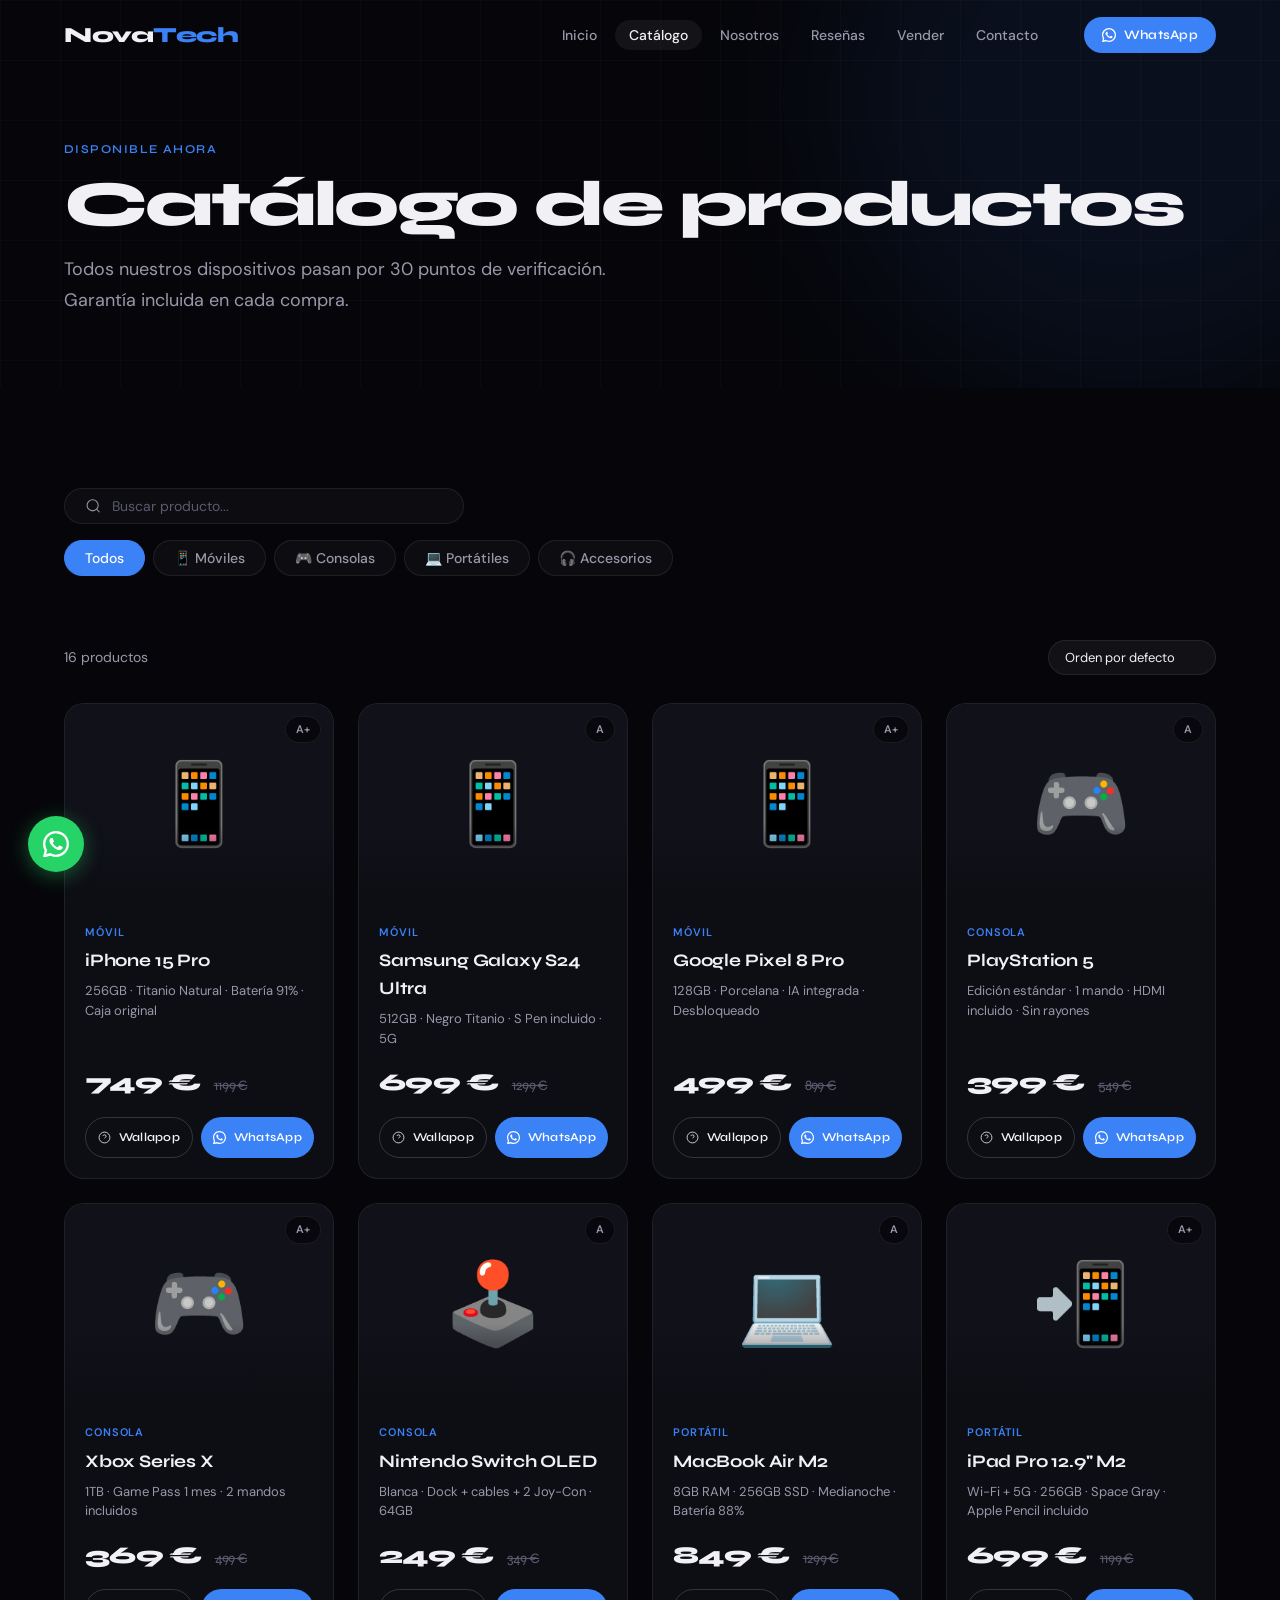
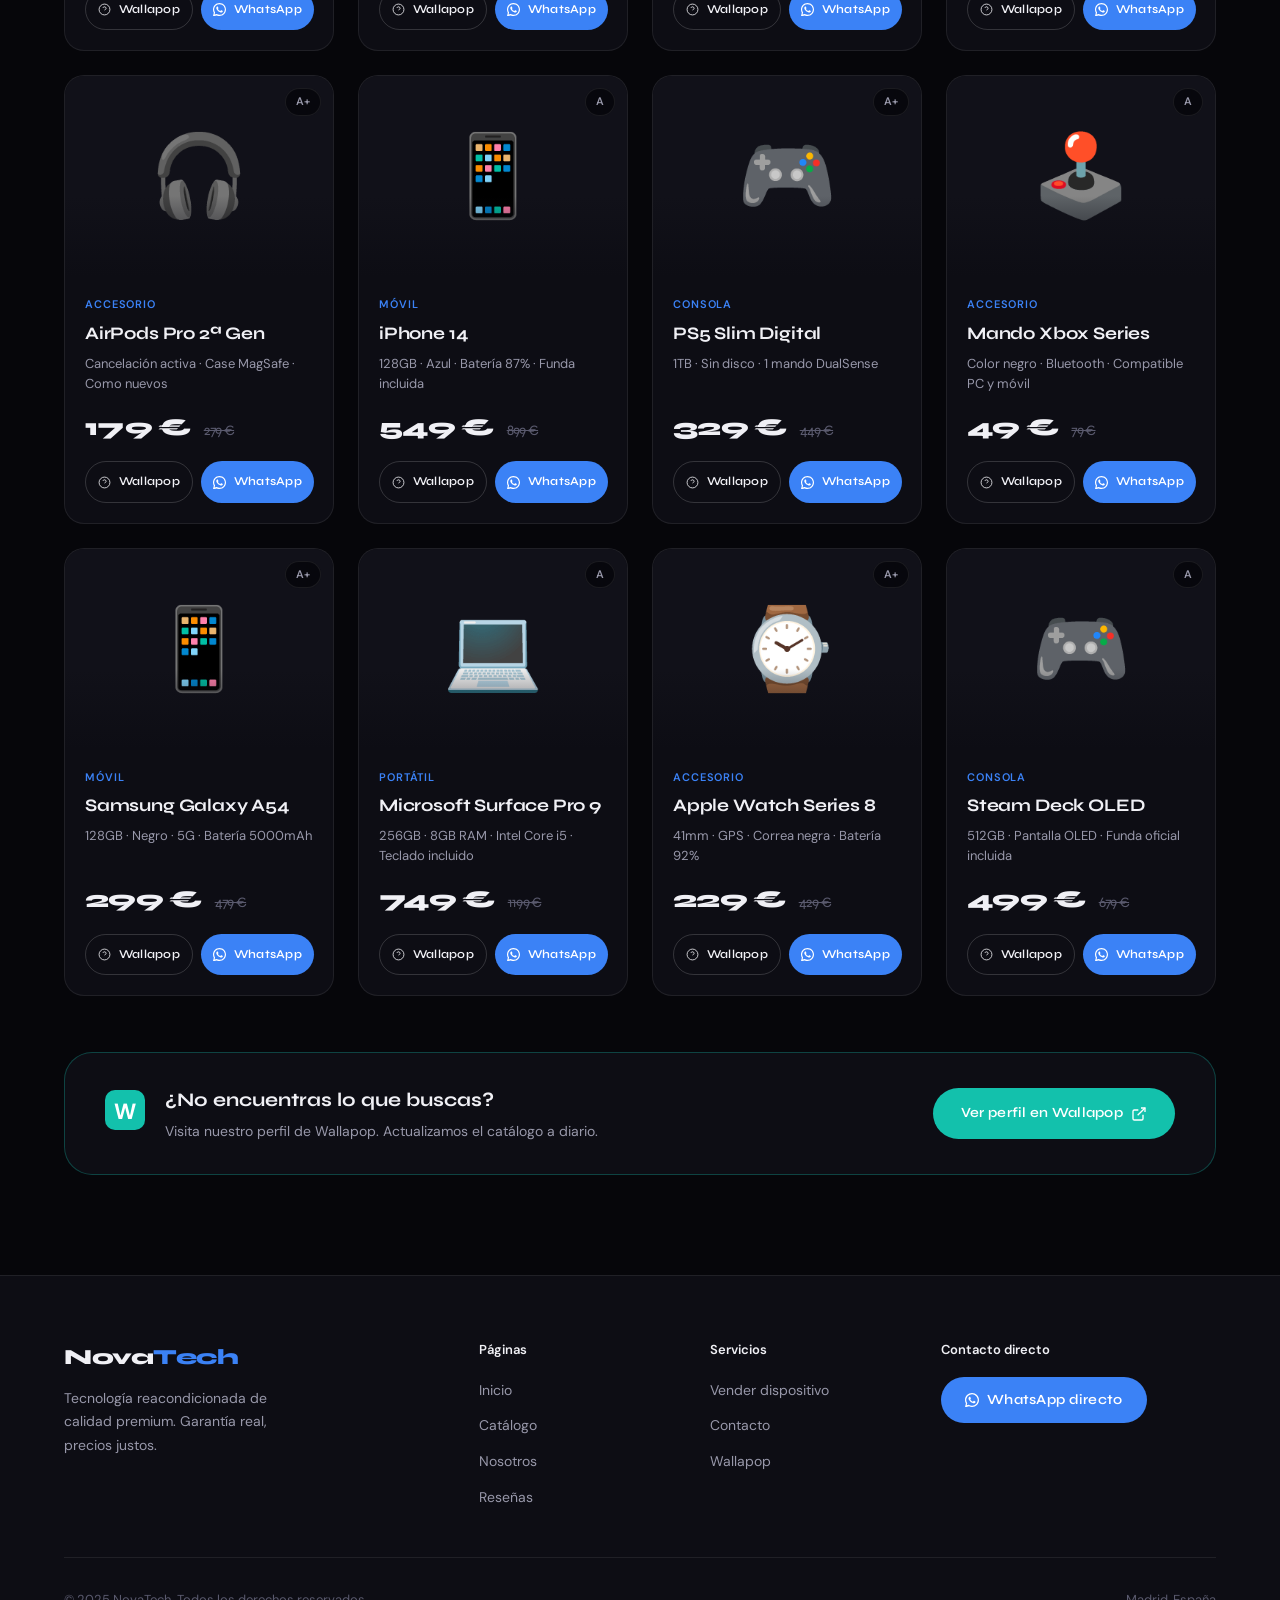
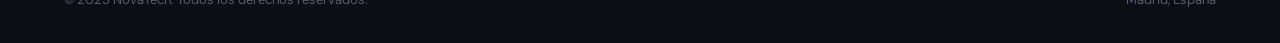
==== catalogo.html @ 0494d089 "RECambio Web" ====
<!DOCTYPE html>
<html lang="es">
<head>
  <meta charset="UTF-8" />
  <meta name="viewport" content="width=device-width, initial-scale=1.0" />
  <meta name="description" content="Catálogo de smartphones, consolas y electrónica reacondicionada — NovaTech" />
  <title>Catálogo — NovaTech</title>
  <link rel="preconnect" href="https://fonts.googleapis.com">
  <link rel="preconnect" href="https://fonts.gstatic.com" crossorigin>
  <link href="https://fonts.googleapis.com/css2?family=Syne:wght@400;500;600;700;800&family=DM+Sans:opsz,wght@9..40,300;9..40,400;9..40,500&display=swap" rel="stylesheet">
  <link rel="stylesheet" href="style.css" />
</head>
<body>

  <div id="nav-slot"></div>

  <main>

    <!-- PAGE HEADER -->
    <section class="page-hero">
      <div class="blob blob-1"></div>
      <div class="grid-overlay"></div>
      <div class="container page-hero-inner">
        <div class="section-label reveal">Disponible ahora</div>
        <h1 class="page-title reveal reveal-delay-1">Catálogo de productos</h1>
        <p class="page-sub reveal reveal-delay-2">
          Todos nuestros dispositivos pasan por 30 puntos de verificación. Garantía incluida en cada compra.
        </p>
      </div>
    </section>

    <!-- CATALOG -->
    <section class="section catalog-page">
      <div class="container">

        <!-- Search + filters -->
        <div class="catalog-toolbar reveal">
          <div class="search-box">
            <svg viewBox="0 0 24 24" fill="none" stroke="currentColor" stroke-width="1.5" width="18" height="18"><circle cx="11" cy="11" r="8"/><path d="m21 21-4.35-4.35"/></svg>
            <input type="text" id="searchInput" placeholder="Buscar producto..." />
          </div>
          <div class="catalog-filters">
            <button class="filter-btn active" data-filter="all">Todos</button>
            <button class="filter-btn" data-filter="movil">📱 Móviles</button>
            <button class="filter-btn" data-filter="consola">🎮 Consolas</button>
            <button class="filter-btn" data-filter="portatil">💻 Portátiles</button>
            <button class="filter-btn" data-filter="accesorio">🎧 Accesorios</button>
          </div>
        </div>

        <!-- Sort + count -->
        <div class="catalog-meta">
          <span id="productCount" class="product-count">Cargando...</span>
          <select id="sortSelect" class="sort-select">
            <option value="default">Orden por defecto</option>
            <option value="price-asc">Precio: menor a mayor</option>
            <option value="price-desc">Precio: mayor a menor</option>
            <option value="name">Nombre A–Z</option>
          </select>
        </div>

        <!-- Grid -->
        <div class="product-grid" id="productGrid"></div>

        <!-- Empty state -->
        <div class="empty-state" id="emptyState" style="display:none">
          <div style="font-size:3rem;margin-bottom:16px">🔍</div>
          <h3>Sin resultados</h3>
          <p>Prueba con otra búsqueda o categoría.</p>
        </div>

        <!-- Wallapop banner -->
        <div class="wallapop-banner reveal">
          <div class="wbanner-left">
            <div class="wbanner-logo">
              <svg viewBox="0 0 40 40" fill="none" width="40" height="40"><rect width="40" height="40" rx="10" fill="#13C1AC"/><text x="50%" y="58%" dominant-baseline="middle" text-anchor="middle" fill="white" font-size="22" font-weight="bold">W</text></svg>
            </div>
            <div>
              <h3>¿No encuentras lo que buscas?</h3>
              <p>Visita nuestro perfil de Wallapop. Actualizamos el catálogo a diario.</p>
            </div>
          </div>
          <a href="https://es.wallapop.com" target="_blank" class="btn btn-wallapop">
            Ver perfil en Wallapop
            <svg viewBox="0 0 24 24" fill="none" stroke="currentColor" stroke-width="2" width="16" height="16"><path d="M18 13v6a2 2 0 0 1-2 2H5a2 2 0 0 1-2-2V8a2 2 0 0 1 2-2h6"/><polyline points="15 3 21 3 21 9"/><line x1="10" y1="14" x2="21" y2="3"/></svg>
          </a>
        </div>

      </div>
    </section>
  </main>

  <div id="footer-slot"></div>

  <script src="shared.js"></script>
  <script src="data.js"></script>
  <script>
  document.addEventListener('DOMContentLoaded', () => {
    const grid        = document.getElementById('productGrid');
    const countEl     = document.getElementById('productCount');
    const emptyEl     = document.getElementById('emptyState');
    const searchInput = document.getElementById('searchInput');
    const sortSelect  = document.getElementById('sortSelect');
    const filterBtns  = document.querySelectorAll('.filter-btn');

    let activeFilter = 'all';
    let searchTerm   = '';
    let sortMode     = 'default';

    // Read URL param (from category links on homepage)
    const urlCat = new URLSearchParams(location.search).get('cat');
    if (urlCat) {
      activeFilter = urlCat;
      filterBtns.forEach(b => {
        b.classList.toggle('active', b.dataset.filter === urlCat);
      });
    }

    function getFiltered() {
      let list = PRODUCTS.slice();
      if (activeFilter !== 'all') list = list.filter(p => p.category === activeFilter);
      if (searchTerm) list = list.filter(p =>
        p.name.toLowerCase().includes(searchTerm) ||
        p.desc.toLowerCase().includes(searchTerm)
      );
      if (sortMode === 'price-asc')  list.sort((a,b) => a.price - b.price);
      if (sortMode === 'price-desc') list.sort((a,b) => b.price - a.price);
      if (sortMode === 'name')       list.sort((a,b) => a.name.localeCompare(b.name));
      return list;
    }

    function render() {
      const list = getFiltered();
      countEl.textContent = `${list.length} producto${list.length !== 1 ? 's' : ''}`;
      emptyEl.style.display = list.length ? 'none' : 'block';
      grid.innerHTML = list.map(productCard).join('');
      grid.querySelectorAll('.product-card').forEach((card, i) => {
        card.style.opacity = '0';
        card.style.transform = 'translateY(18px)';
        card.style.transition = `opacity 0.35s ${i * 0.05}s ease, transform 0.35s ${i * 0.05}s ease`;
        requestAnimationFrame(() => {
          card.style.opacity = '1';
          card.style.transform = 'translateY(0)';
        });
      });
    }

    filterBtns.forEach(btn => {
      btn.addEventListener('click', () => {
        filterBtns.forEach(b => b.classList.remove('active'));
        btn.classList.add('active');
        activeFilter = btn.dataset.filter;
        render();
      });
    });

    searchInput.addEventListener('input', () => {
      searchTerm = searchInput.value.toLowerCase().trim();
      render();
    });

    sortSelect.addEventListener('change', () => {
      sortMode = sortSelect.value;
      render();
    });

    render();
  });
  </script>
</body>
</html>
---- style.css ----
/* ================================================================
   NovaTech — Premium Tech Store
   CSS: Minimalist dark-premium with blue accents
   Font: Syne (display) + DM Sans (body)
================================================================ */

/* ---- CSS Variables ---- */
:root {
  --bg: #06060a;
  --bg-2: #0d0d14;
  --bg-3: #111119;
  --surface: rgba(255,255,255,0.03);
  --surface-hover: rgba(255,255,255,0.06);
  --border: rgba(255,255,255,0.08);
  --border-hover: rgba(255,255,255,0.16);

  --blue: #3b82f6;
  --blue-light: #60a5fa;
  --blue-dark: #1d4ed8;
  --blue-glow: rgba(59,130,246,0.25);

  --text: #f0f0f5;
  --text-2: #9898aa;
  --text-3: #5a5a6e;

  --font-display: 'Syne', sans-serif;
  --font-body: 'DM Sans', sans-serif;

  --radius: 12px;
  --radius-lg: 20px;
  --radius-xl: 28px;

  --transition: 0.3s cubic-bezier(0.4, 0, 0.2, 1);
  --transition-slow: 0.6s cubic-bezier(0.4, 0, 0.2, 1);
}

/* ---- Reset ---- */
*, *::before, *::after { box-sizing: border-box; margin: 0; padding: 0; }
html { scroll-behavior: smooth; font-size: 16px; }
body {
  font-family: var(--font-body);
  background: var(--bg);
  color: var(--text);
  line-height: 1.6;
  overflow-x: hidden;
  -webkit-font-smoothing: antialiased;
}
img { max-width: 100%; height: auto; display: block; }
a { text-decoration: none; color: inherit; }
ul { list-style: none; }
button { cursor: pointer; font-family: var(--font-body); border: none; }
input, textarea, select {
  font-family: var(--font-body);
  font-size: 15px;
  width: 100%;
  background: rgba(255,255,255,0.05);
  border: 1px solid var(--border);
  border-radius: var(--radius);
  padding: 12px 16px;
  color: var(--text);
  outline: none;
  transition: border-color var(--transition), box-shadow var(--transition);
  -webkit-appearance: none;
}
input::placeholder, textarea::placeholder { color: var(--text-3); }
input:focus, textarea:focus, select:focus {
  border-color: var(--blue);
  box-shadow: 0 0 0 3px var(--blue-glow);
}
select option { background: var(--bg-2); color: var(--text); }

/* ---- Container ---- */
.container { max-width: 1200px; margin: 0 auto; padding: 0 24px; }

/* ---- Glass ---- */
.glass {
  background: rgba(255,255,255,0.04);
  backdrop-filter: blur(20px);
  -webkit-backdrop-filter: blur(20px);
  border: 1px solid var(--border);
}

/* ================================================================
   BUTTONS
================================================================ */
.btn {
  display: inline-flex;
  align-items: center;
  gap: 8px;
  padding: 12px 24px;
  border-radius: 100px;
  font-family: var(--font-display);
  font-size: 14px;
  font-weight: 600;
  letter-spacing: 0.02em;
  transition: all var(--transition);
  white-space: nowrap;
  cursor: pointer;
  border: none;
}
.btn-sm { padding: 8px 18px; font-size: 13px; }
.btn-lg { padding: 15px 32px; font-size: 15px; }
.btn-full { width: 100%; justify-content: center; }

.btn-primary {
  background: var(--blue);
  color: #fff;
}
.btn-primary:hover {
  background: var(--blue-light);
  transform: translateY(-1px);
  box-shadow: 0 8px 24px var(--blue-glow);
}
.btn-primary:active { transform: translateY(0); }

.btn-outline {
  background: transparent;
  color: var(--text);
  border: 1px solid var(--border-hover);
}
.btn-outline:hover {
  border-color: var(--blue);
  color: var(--blue-light);
  background: var(--blue-glow);
}

.btn-wallapop {
  background: #13C1AC;
  color: #fff;
  padding: 14px 28px;
  border-radius: 100px;
  font-family: var(--font-display);
  font-size: 14px;
  font-weight: 600;
  display: inline-flex;
  align-items: center;
  gap: 8px;
  transition: all var(--transition);
}
.btn-wallapop:hover {
  background: #0da896;
  transform: translateY(-1px);
  box-shadow: 0 8px 24px rgba(19,193,172,0.3);
}

.btn-whatsapp {
  background: #25D366;
  color: #fff;
}
.btn-whatsapp:hover {
  background: #20c45c;
  transform: translateY(-1px);
  box-shadow: 0 8px 24px rgba(37,211,102,0.3);
}

/* ================================================================
   LOADER
================================================================ */
#loader {
  position: fixed;
  inset: 0;
  z-index: 9999;
  background: var(--bg);
  display: flex;
  flex-direction: column;
  align-items: center;
  justify-content: center;
  gap: 32px;
  transition: opacity 0.5s, visibility 0.5s;
}
#loader.hidden { opacity: 0; visibility: hidden; }

.loader-logo {
  font-family: var(--font-display);
  font-size: 2.5rem;
  font-weight: 800;
  letter-spacing: -0.02em;
  overflow: hidden;
}
.loader-n {
  color: var(--blue);
  display: inline-block;
  animation: loaderPop 0.4s ease both;
}
.loader-rest {
  display: inline-block;
  animation: loaderSlide 0.6s 0.2s ease both;
}
@keyframes loaderPop {
  from { transform: scale(0.5); opacity: 0; }
  to { transform: scale(1); opacity: 1; }
}
@keyframes loaderSlide {
  from { transform: translateX(-20px); opacity: 0; }
  to { transform: translateX(0); opacity: 1; }
}

.loader-bar {
  width: 200px;
  height: 2px;
  background: var(--border);
  border-radius: 10px;
  overflow: hidden;
}
.loader-fill {
  height: 100%;
  background: var(--blue);
  border-radius: 10px;
  animation: loaderFill 1.4s ease forwards;
}
@keyframes loaderFill {
  from { width: 0; }
  to { width: 100%; }
}

/* ================================================================
   NAVBAR
================================================================ */
#navbar {
  position: fixed;
  top: 0; left: 0; right: 0;
  z-index: 100;
  padding: 0;
  transition: all var(--transition);
}
#navbar.scrolled {
  background: rgba(6,6,10,0.85);
  backdrop-filter: blur(24px);
  -webkit-backdrop-filter: blur(24px);
  border-bottom: 1px solid var(--border);
  padding: 0;
}
.nav-inner {
  max-width: 1200px;
  margin: 0 auto;
  padding: 0 24px;
  height: 70px;
  display: flex;
  align-items: center;
  gap: 32px;
}
.nav-logo {
  font-family: var(--font-display);
  font-size: 1.35rem;
  font-weight: 800;
  letter-spacing: -0.02em;
  color: var(--text);
  flex-shrink: 0;
}
.nav-logo span { color: var(--blue); }

.nav-links {
  display: flex;
  align-items: center;
  gap: 4px;
  margin-left: auto;
}
.nav-link {
  font-size: 14px;
  font-weight: 500;
  color: var(--text-2);
  padding: 6px 14px;
  border-radius: 100px;
  transition: all var(--transition);
}
.nav-link:hover, .nav-link.active {
  color: var(--text);
  background: var(--surface-hover);
}

.nav-toggle {
  display: none;
  flex-direction: column;
  gap: 5px;
  padding: 8px;
  background: none;
  border: none;
  margin-left: 8px;
}
.nav-toggle span {
  display: block;
  width: 22px;
  height: 1.5px;
  background: var(--text);
  border-radius: 10px;
  transition: all var(--transition);
}
.nav-toggle.open span:nth-child(1) { transform: rotate(45deg) translate(4px, 4px); }
.nav-toggle.open span:nth-child(2) { opacity: 0; }
.nav-toggle.open span:nth-child(3) { transform: rotate(-45deg) translate(4px, -4px); }

/* Mobile menu */
.mobile-menu {
  position: fixed;
  top: 70px; left: 0; right: 0;
  z-index: 99;
  background: rgba(6,6,10,0.97);
  backdrop-filter: blur(24px);
  border-bottom: 1px solid var(--border);
  padding: 16px 24px 24px;
  transform: translateY(-20px);
  opacity: 0;
  pointer-events: none;
  transition: all var(--transition);
}
.mobile-menu.open {
  transform: translateY(0);
  opacity: 1;
  pointer-events: all;
}
.mobile-menu ul { display: flex; flex-direction: column; gap: 4px; }
.mobile-menu .nav-link {
  display: block;
  padding: 12px 16px;
  font-size: 16px;
  border-radius: var(--radius);
}

/* ================================================================
   SECTIONS — GENERAL
================================================================ */
.section { padding: 100px 0; position: relative; overflow: hidden; }
.section-label {
  font-family: var(--font-display);
  font-size: 12px;
  font-weight: 600;
  letter-spacing: 0.12em;
  text-transform: uppercase;
  color: var(--blue);
  margin-bottom: 12px;
}
.section-title {
  font-family: var(--font-display);
  font-size: clamp(2rem, 4vw, 3rem);
  font-weight: 800;
  letter-spacing: -0.03em;
  line-height: 1.1;
  color: var(--text);
  margin-bottom: 16px;
}
.section-title em { font-style: normal; color: var(--blue); }
.section-sub {
  font-size: 17px;
  color: var(--text-2);
  max-width: 560px;
  margin-bottom: 48px;
}

/* ---- Reveal animations ---- */
.reveal {
  opacity: 0;
  transform: translateY(30px);
  transition: opacity 0.7s ease, transform 0.7s ease;
}
.reveal.visible { opacity: 1; transform: translateY(0); }
.reveal-delay-1 { transition-delay: 0.1s; }
.reveal-delay-2 { transition-delay: 0.2s; }
.reveal-delay-3 { transition-delay: 0.3s; }
.reveal-delay-4 { transition-delay: 0.4s; }

/* ================================================================
   DECORATIVE BLOBS
================================================================ */
.blob {
  position: absolute;
  border-radius: 50%;
  filter: blur(80px);
  pointer-events: none;
  z-index: 0;
}
.blob-1 { width: 600px; height: 600px; background: rgba(59,130,246,0.08); top: -200px; right: -150px; }
.blob-2 { width: 400px; height: 400px; background: rgba(99,102,241,0.06); bottom: 0; left: -100px; }
.blob-3 { width: 500px; height: 500px; background: rgba(59,130,246,0.07); top: 50%; right: -200px; transform: translateY(-50%); }
.blob-4 { width: 450px; height: 450px; background: rgba(99,102,241,0.07); bottom: -100px; left: -100px; }

.grid-overlay {
  position: absolute;
  inset: 0;
  background-image:
    linear-gradient(rgba(255,255,255,0.02) 1px, transparent 1px),
    linear-gradient(90deg, rgba(255,255,255,0.02) 1px, transparent 1px);
  background-size: 60px 60px;
  pointer-events: none;
}

/* ================================================================
   HERO
================================================================ */
.hero {
  min-height: 100vh;
  display: flex;
  align-items: center;
  padding: 120px 0 80px;
}
.hero-inner {
  display: grid;
  grid-template-columns: 1fr 1fr;
  gap: 60px;
  align-items: center;
  position: relative;
  z-index: 1;
}
.hero-badge {
  display: inline-flex;
  align-items: center;
  gap: 8px;
  padding: 6px 14px;
  border-radius: 100px;
  border: 1px solid var(--border);
  font-size: 13px;
  color: var(--text-2);
  margin-bottom: 28px;
}
.badge-dot {
  width: 8px; height: 8px;
  background: var(--blue);
  border-radius: 50%;
  box-shadow: 0 0 8px var(--blue);
  animation: pulse 2s infinite;
}
@keyframes pulse {
  0%, 100% { box-shadow: 0 0 8px var(--blue); }
  50% { box-shadow: 0 0 16px var(--blue), 0 0 32px var(--blue-glow); }
}

.hero-title {
  font-family: var(--font-display);
  font-size: clamp(3rem, 5.5vw, 5rem);
  font-weight: 800;
  letter-spacing: -0.04em;
  line-height: 1.0;
  margin-bottom: 24px;
  color: var(--text);
}
.hero-title em {
  font-style: normal;
  background: linear-gradient(135deg, var(--blue) 0%, #818cf8 100%);
  -webkit-background-clip: text;
  -webkit-text-fill-color: transparent;
  background-clip: text;
}
.hero-sub {
  font-size: 18px;
  color: var(--text-2);
  line-height: 1.7;
  margin-bottom: 36px;
  max-width: 440px;
}
.hero-ctas {
  display: flex;
  gap: 12px;
  flex-wrap: wrap;
  margin-bottom: 48px;
}
.hero-stats {
  display: flex;
  align-items: center;
  gap: 24px;
}
.stat { display: flex; flex-direction: column; }
.stat-n {
  font-family: var(--font-display);
  font-size: 1.4rem;
  font-weight: 800;
  color: var(--text);
  letter-spacing: -0.02em;
}
.stat-l { font-size: 13px; color: var(--text-3); }
.stat-divider { width: 1px; height: 32px; background: var(--border); }

/* Hero scroll indicator */
.hero-scroll {
  position: absolute;
  bottom: 32px;
  left: 50%;
  transform: translateX(-50%);
  display: flex;
  flex-direction: column;
  align-items: center;
  gap: 8px;
  color: var(--text-3);
  font-size: 11px;
  letter-spacing: 0.1em;
  text-transform: uppercase;
  z-index: 1;
}
.scroll-line {
  width: 1px;
  height: 40px;
  background: linear-gradient(to bottom, var(--blue), transparent);
  animation: scrollLine 2s ease-in-out infinite;
}
@keyframes scrollLine {
  0%, 100% { opacity: 0.3; transform: scaleY(1); }
  50% { opacity: 1; transform: scaleY(1.2); }
}

/* ---- Phone Mockup ---- */
.hero-visual { display: flex; justify-content: center; align-items: center; }
.phone-mockup {
  position: relative;
  width: 280px;
  animation: float 6s ease-in-out infinite;
}
@keyframes float {
  0%, 100% { transform: translateY(0); }
  50% { transform: translateY(-16px); }
}
.phone-glow {
  position: absolute;
  width: 200px; height: 200px;
  background: var(--blue-glow);
  border-radius: 50%;
  filter: blur(60px);
  top: 50%; left: 50%;
  transform: translate(-50%, -50%);
  pointer-events: none;
}
.phone-frame {
  width: 240px;
  height: 490px;
  background: linear-gradient(135deg, #1a1a2e 0%, #16213e 100%);
  border-radius: 40px;
  border: 1px solid rgba(255,255,255,0.12);
  position: relative;
  overflow: hidden;
  box-shadow: 0 40px 80px rgba(0,0,0,0.6), 0 0 0 0.5px rgba(255,255,255,0.1) inset;
  margin: 0 auto;
}
.phone-screen {
  position: absolute;
  inset: 8px;
  border-radius: 34px;
  background: linear-gradient(160deg, #0a0a1a 0%, #0f172a 100%);
  overflow: hidden;
}
.phone-screen-content {
  padding: 50px 20px 20px;
  display: flex;
  flex-direction: column;
  align-items: center;
  gap: 10px;
}
.ps-bar {
  width: 40px; height: 4px;
  background: rgba(255,255,255,0.2);
  border-radius: 10px;
  margin-bottom: 16px;
}
.ps-title {
  font-family: var(--font-display);
  font-size: 1.2rem;
  font-weight: 700;
  color: #fff;
  letter-spacing: -0.02em;
}
.ps-price {
  font-family: var(--font-display);
  font-size: 2rem;
  font-weight: 800;
  color: var(--blue);
  letter-spacing: -0.04em;
}
.ps-badge {
  background: rgba(59,130,246,0.15);
  border: 1px solid rgba(59,130,246,0.3);
  color: var(--blue-light);
  font-size: 11px;
  padding: 4px 10px;
  border-radius: 100px;
  letter-spacing: 0.04em;
}
.ps-img { font-size: 5rem; margin-top: 12px; }
.phone-island {
  position: absolute;
  top: 14px; left: 50%; transform: translateX(-50%);
  width: 90px; height: 28px;
  background: #000;
  border-radius: 100px;
  z-index: 10;
}
.phone-btn {
  position: absolute;
  width: 3px;
  background: rgba(255,255,255,0.1);
  border-radius: 10px;
}
.phone-btn-r { right: -3px; top: 100px; height: 70px; }
.phone-btn-l1 { left: -3px; top: 90px; height: 45px; }
.phone-btn-l2 { left: -3px; top: 148px; height: 45px; }

/* Floating cards */
.floating-card {
  position: absolute;
  display: flex;
  align-items: center;
  gap: 8px;
  padding: 10px 14px;
  border-radius: var(--radius);
  font-size: 12px;
  font-weight: 500;
  color: var(--text);
  white-space: nowrap;
  animation: floatCard 4s ease-in-out infinite;
}
.card-1 { top: 60px; right: -40px; animation-delay: -1s; }
.card-2 { bottom: 100px; left: -50px; animation-delay: -2.5s; }
@keyframes floatCard {
  0%, 100% { transform: translateY(0); }
  50% { transform: translateY(-8px); }
}

/* ================================================================
   CATEGORIES
================================================================ */
.categories { background: var(--bg-2); }
.cat-grid {
  display: grid;
  grid-template-columns: repeat(4, 1fr);
  gap: 20px;
  margin-top: 48px;
}
.cat-card {
  background: var(--surface);
  border: 1px solid var(--border);
  border-radius: var(--radius-lg);
  padding: 28px 24px;
  transition: all var(--transition);
  cursor: default;
}
.cat-card:hover {
  border-color: var(--blue);
  background: var(--surface-hover);
  transform: translateY(-4px);
  box-shadow: 0 16px 48px rgba(0,0,0,0.3), 0 0 0 1px var(--blue-glow);
}
.cat-icon { font-size: 2.5rem; margin-bottom: 16px; }
.cat-card h3 {
  font-family: var(--font-display);
  font-size: 1.1rem;
  font-weight: 700;
  margin-bottom: 8px;
}
.cat-card p { font-size: 14px; color: var(--text-2); line-height: 1.6; margin-bottom: 16px; }
.cat-link {
  font-size: 13px;
  font-weight: 600;
  color: var(--blue);
  transition: color var(--transition);
}
.cat-link:hover { color: var(--blue-light); }

/* ================================================================
   CATALOG
================================================================ */
.catalog { background: var(--bg); }
.catalog-filters {
  display: flex;
  gap: 8px;
  flex-wrap: wrap;
  margin-bottom: 40px;
}
.filter-btn {
  padding: 8px 20px;
  border-radius: 100px;
  font-size: 14px;
  font-weight: 500;
  background: var(--surface);
  border: 1px solid var(--border);
  color: var(--text-2);
  transition: all var(--transition);
}
.filter-btn:hover, .filter-btn.active {
  background: var(--blue);
  border-color: var(--blue);
  color: #fff;
}

/* Product grid */
.product-grid {
  display: grid;
  grid-template-columns: repeat(auto-fill, minmax(260px, 1fr));
  gap: 24px;
  margin-bottom: 56px;
}
.product-card {
  background: var(--bg-2);
  border: 1px solid var(--border);
  border-radius: var(--radius-lg);
  overflow: hidden;
  transition: all var(--transition);
  display: flex;
  flex-direction: column;
}
.product-card:hover {
  border-color: rgba(59,130,246,0.4);
  transform: translateY(-6px);
  box-shadow: 0 24px 60px rgba(0,0,0,0.4);
}
.product-img {
  height: 200px;
  background: var(--bg-3);
  display: flex;
  align-items: center;
  justify-content: center;
  font-size: 5rem;
  position: relative;
  overflow: hidden;
}
.product-img::after {
  content: '';
  position: absolute;
  inset: 0;
  background: linear-gradient(to bottom, transparent 60%, var(--bg-2));
}
.product-condition {
  position: absolute;
  top: 12px; right: 12px;
  background: rgba(6,6,10,0.8);
  border: 1px solid var(--border);
  border-radius: 100px;
  padding: 4px 10px;
  font-size: 11px;
  font-weight: 600;
  color: var(--text-2);
  z-index: 1;
  backdrop-filter: blur(8px);
}
.product-body {
  padding: 20px;
  flex: 1;
  display: flex;
  flex-direction: column;
}
.product-cat {
  font-size: 11px;
  color: var(--blue);
  font-weight: 600;
  letter-spacing: 0.08em;
  text-transform: uppercase;
  margin-bottom: 6px;
}
.product-name {
  font-family: var(--font-display);
  font-size: 1.1rem;
  font-weight: 700;
  margin-bottom: 6px;
  letter-spacing: -0.01em;
}
.product-desc { font-size: 13px; color: var(--text-2); margin-bottom: 16px; flex: 1; line-height: 1.5; }
.product-price {
  font-family: var(--font-display);
  font-size: 1.5rem;
  font-weight: 800;
  color: var(--text);
  letter-spacing: -0.03em;
  margin-bottom: 14px;
}
.product-price del {
  font-size: 0.9rem;
  color: var(--text-3);
  font-weight: 400;
  margin-left: 6px;
  text-decoration: line-through;
}
.product-actions {
  display: flex;
  gap: 8px;
}
.product-actions .btn {
  flex: 1;
  justify-content: center;
  padding: 10px 12px;
  font-size: 12px;
}

/* Wallapop banner */
.wallapop-banner {
  background: var(--bg-2);
  border: 1px solid rgba(19,193,172,0.3);
  border-radius: var(--radius-xl);
  padding: 32px 40px;
  display: flex;
  align-items: center;
  justify-content: space-between;
  gap: 24px;
  flex-wrap: wrap;
}
.wbanner-left {
  display: flex;
  align-items: center;
  gap: 20px;
}
.wbanner-left h3 {
  font-family: var(--font-display);
  font-size: 1.2rem;
  font-weight: 700;
  margin-bottom: 4px;
}
.wbanner-left p { font-size: 14px; color: var(--text-2); }

/* ================================================================
   ABOUT
================================================================ */
.about { background: var(--bg-2); }
.about-grid {
  display: grid;
  grid-template-columns: 1fr 1fr;
  gap: 80px;
  align-items: center;
}
.about-text p {
  color: var(--text-2);
  font-size: 16px;
  line-height: 1.8;
  margin-bottom: 16px;
}
.about-values {
  display: grid;
  grid-template-columns: 1fr 1fr;
  gap: 16px;
  margin-top: 32px;
}
.value-item {
  display: flex;
  align-items: flex-start;
  gap: 12px;
}
.value-icon { font-size: 1.3rem; margin-top: 2px; flex-shrink: 0; }
.value-item strong {
  display: block;
  font-weight: 600;
  font-size: 14px;
  margin-bottom: 2px;
}
.value-item span { font-size: 13px; color: var(--text-2); }

/* About card */
.about-card {
  border-radius: var(--radius-xl);
  padding: 32px;
}
.about-stat-row {
  display: flex;
  gap: 24px;
  margin-bottom: 28px;
  padding-bottom: 28px;
  border-bottom: 1px solid var(--border);
}
.about-stat { flex: 1; }
.as-n {
  display: block;
  font-family: var(--font-display);
  font-size: 2.5rem;
  font-weight: 800;
  letter-spacing: -0.04em;
  color: var(--blue);
}
.as-l { font-size: 13px; color: var(--text-2); }
.about-brands {
  display: flex;
  flex-wrap: wrap;
  gap: 8px;
  margin-bottom: 28px;
  padding-bottom: 28px;
  border-bottom: 1px solid var(--border);
}
.brand-chip {
  padding: 6px 14px;
  background: var(--surface);
  border: 1px solid var(--border);
  border-radius: 100px;
  font-size: 13px;
  font-weight: 500;
  color: var(--text-2);
}
.about-trust {
  display: flex;
  align-items: center;
  gap: 16px;
}
.about-trust strong { display: block; font-size: 14px; font-weight: 600; margin-bottom: 2px; }
.about-trust span { font-size: 12px; color: var(--text-2); }

/* ================================================================
   REVIEWS
================================================================ */
.reviews { background: var(--bg); }
.stars-summary {
  display: flex;
  align-items: center;
  gap: 20px;
  margin-bottom: 48px;
}
.rating-big {
  font-family: var(--font-display);
  font-size: 4rem;
  font-weight: 800;
  letter-spacing: -0.04em;
  color: var(--text);
  line-height: 1;
}
.stars { font-size: 1.4rem; color: #f59e0b; margin-bottom: 4px; }
.rating-count { font-size: 14px; color: var(--text-2); }

.reviews-grid {
  display: grid;
  grid-template-columns: repeat(auto-fill, minmax(300px, 1fr));
  gap: 20px;
}
.review-card {
  background: var(--bg-2);
  border: 1px solid var(--border);
  border-radius: var(--radius-lg);
  padding: 24px;
  transition: all var(--transition);
}
.review-card:hover {
  border-color: var(--border-hover);
  transform: translateY(-3px);
}
.review-stars { color: #f59e0b; font-size: 1rem; margin-bottom: 12px; }
.review-text {
  font-size: 14px;
  color: var(--text-2);
  line-height: 1.7;
  margin-bottom: 16px;
}
.review-author {
  display: flex;
  align-items: center;
  gap: 12px;
}
.review-avatar {
  width: 36px; height: 36px;
  border-radius: 50%;
  display: flex;
  align-items: center;
  justify-content: center;
  font-family: var(--font-display);
  font-size: 14px;
  font-weight: 700;
  color: #fff;
  flex-shrink: 0;
}
.review-name { font-size: 14px; font-weight: 600; }
.review-date { font-size: 12px; color: var(--text-3); }

/* ================================================================
   SELL / TASACIÓN
================================================================ */
.sell { background: var(--bg-2); }
.sell-grid {
  display: grid;
  grid-template-columns: 1fr 1.6fr;
  gap: 60px;
  align-items: start;
}
.sell-steps { display: flex; flex-direction: column; gap: 28px; }
.sell-step {
  display: flex;
  align-items: flex-start;
  gap: 20px;
}
.step-num {
  font-family: var(--font-display);
  font-size: 1.8rem;
  font-weight: 800;
  color: var(--blue);
  letter-spacing: -0.04em;
  line-height: 1;
  flex-shrink: 0;
  min-width: 48px;
}
.sell-step strong { display: block; font-size: 15px; font-weight: 600; margin-bottom: 4px; }
.sell-step span { font-size: 13px; color: var(--text-2); }

/* Sell form */
.sell-form {
  border-radius: var(--radius-xl);
  padding: 36px;
}
.form-group { margin-bottom: 18px; }
.form-group label { display: block; font-size: 13px; font-weight: 500; color: var(--text-2); margin-bottom: 8px; }
.form-row { display: grid; grid-template-columns: 1fr 1fr; gap: 16px; }

/* File drop */
.file-drop {
  border: 1.5px dashed var(--border-hover);
  border-radius: var(--radius);
  padding: 24px;
  display: flex;
  flex-direction: column;
  align-items: center;
  gap: 8px;
  text-align: center;
  cursor: pointer;
  transition: all var(--transition);
  color: var(--text-3);
  font-size: 13px;
}
.file-drop:hover { border-color: var(--blue); color: var(--text-2); background: var(--blue-glow); }
.file-link { color: var(--blue); cursor: pointer; text-decoration: underline; }
.file-preview { display: flex; flex-wrap: wrap; gap: 8px; margin-top: 12px; }
.file-thumb {
  width: 64px; height: 64px;
  border-radius: 8px;
  object-fit: cover;
  border: 1px solid var(--border);
}

/* Form success */
.form-success {
  text-align: center;
  padding: 12px;
  font-size: 14px;
  color: #4ade80;
  background: rgba(74,222,128,0.1);
  border: 1px solid rgba(74,222,128,0.3);
  border-radius: var(--radius);
  margin-top: 12px;
}

/* ================================================================
   CONTACT
================================================================ */
.contact { background: var(--bg); }
.contact-grid {
  display: grid;
  grid-template-columns: 1fr 1.4fr;
  gap: 60px;
  align-items: start;
}
.contact-method { margin-bottom: 12px; }
.contact-card {
  display: flex;
  align-items: center;
  gap: 16px;
  padding: 18px 20px;
  border-radius: var(--radius-lg);
  transition: all var(--transition);
}
.contact-card:not(.no-link):hover {
  border-color: var(--border-hover);
  transform: translateX(4px);
}
.whatsapp-card { border-color: rgba(37,211,102,0.3); }
.whatsapp-card:hover { border-color: rgba(37,211,102,0.6) !important; }
.cc-icon {
  width: 48px; height: 48px;
  background: var(--surface);
  border-radius: var(--radius);
  display: flex; align-items: center; justify-content: center;
  flex-shrink: 0;
  color: var(--blue);
}
.whatsapp-card .cc-icon { color: #25D366; }
.contact-card strong { display: block; font-size: 14px; font-weight: 600; margin-bottom: 2px; }
.contact-card span { display: block; font-size: 13px; color: var(--text-2); }
.contact-card em { display: block; font-size: 11px; font-style: normal; color: var(--blue); margin-top: 2px; }

.social-links {
  display: flex;
  gap: 10px;
  margin-top: 24px;
}
.social-btn {
  width: 44px; height: 44px;
  background: var(--surface);
  border: 1px solid var(--border);
  border-radius: var(--radius);
  display: flex; align-items: center; justify-content: center;
  color: var(--text-2);
  transition: all var(--transition);
}
.social-btn:hover {
  border-color: var(--blue);
  color: var(--blue);
  background: var(--blue-glow);
}

/* Contact form */
.contact-form {
  border-radius: var(--radius-xl);
  padding: 36px;
}

/* ================================================================
   FOOTER
================================================================ */
.footer {
  background: var(--bg-2);
  border-top: 1px solid var(--border);
  padding: 64px 0 32px;
}
.footer-grid {
  display: grid;
  grid-template-columns: 2fr 1fr 1fr 1.5fr;
  gap: 48px;
  margin-bottom: 48px;
}
.footer-brand .nav-logo { display: block; margin-bottom: 12px; }
.footer-brand p { font-size: 14px; color: var(--text-2); line-height: 1.7; max-width: 240px; }
.footer-links strong { display: block; font-size: 13px; font-weight: 600; color: var(--text); margin-bottom: 16px; }
.footer-links ul { display: flex; flex-direction: column; gap: 10px; }
.footer-links a { font-size: 14px; color: var(--text-2); transition: color var(--transition); }
.footer-links a:hover { color: var(--blue); }
.footer-contact strong { display: block; font-size: 13px; font-weight: 600; color: var(--text); margin-bottom: 16px; }
.footer-bottom {
  display: flex;
  justify-content: space-between;
  align-items: center;
  padding-top: 32px;
  border-top: 1px solid var(--border);
  font-size: 13px;
  color: var(--text-3);
  flex-wrap: wrap;
  gap: 8px;
}

/* ================================================================
   FLOATING ELEMENTS
================================================================ */
/* WhatsApp float button */
.wa-float {
  position: fixed;
  bottom: 28px; left: 28px;
  z-index: 50;
  width: 56px; height: 56px;
  background: #25D366;
  border-radius: 50%;
  display: flex; align-items: center; justify-content: center;
  color: #fff;
  box-shadow: 0 4px 20px rgba(37,211,102,0.4);
  transition: all var(--transition);
  animation: waBounce 3s ease-in-out infinite;
}
.wa-float:hover {
  transform: scale(1.1);
  box-shadow: 0 8px 32px rgba(37,211,102,0.5);
}
@keyframes waBounce {
  0%, 100% { transform: translateY(0); }
  50% { transform: translateY(-4px); }
}

/* Back to top */
.back-top {
  position: fixed;
  bottom: 28px; right: 28px;
  z-index: 50;
  width: 48px; height: 48px;
  background: var(--bg-2);
  border: 1px solid var(--border);
  border-radius: 50%;
  display: flex; align-items: center; justify-content: center;
  color: var(--text);
  transition: all var(--transition);
  opacity: 0;
  pointer-events: none;
}
.back-top.visible {
  opacity: 1;
  pointer-events: all;
}
.back-top:hover {
  border-color: var(--blue);
  color: var(--blue);
  background: var(--blue-glow);
}

/* ================================================================
   RESPONSIVE
================================================================ */
@media (max-width: 1024px) {
  .hero-inner { grid-template-columns: 1fr; text-align: center; }
  .hero-text { order: 1; }
  .hero-visual { order: 0; }
  .hero-badge, .hero-ctas, .hero-stats { justify-content: center; }
  .hero-sub { max-width: 100%; }
  .about-grid { grid-template-columns: 1fr; }
  .footer-grid { grid-template-columns: 1fr 1fr; }
  .cat-grid { grid-template-columns: repeat(2, 1fr); }
}

@media (max-width: 768px) {
  .section { padding: 72px 0; }
  .nav-links, #navbar .btn-sm { display: none; }
  .nav-toggle { display: flex; }
  .hero-title { font-size: 2.8rem; }
  .sell-grid, .contact-grid { grid-template-columns: 1fr; }
  .form-row { grid-template-columns: 1fr; }
  .about-values { grid-template-columns: 1fr; }
  .wallapop-banner { flex-direction: column; text-align: center; }
  .wbanner-left { flex-direction: column; text-align: center; }
  .footer-grid { grid-template-columns: 1fr; gap: 32px; }
  .hero-inner { gap: 32px; }
  .phone-mockup { width: 200px; }
  .phone-frame { width: 180px; height: 370px; }
  .card-1, .card-2 { display: none; }
  .sell-form, .contact-form { padding: 24px; }
}

@media (max-width: 480px) {
  .cat-grid { grid-template-columns: 1fr; }
  .hero-ctas { flex-direction: column; }
  .btn-lg { width: 100%; justify-content: center; }
}

/* ================================================================
   PAGE HERO (interior pages)
================================================================ */
.page-hero {
  padding: 140px 0 72px;
  position: relative;
  overflow: hidden;
  background: var(--bg);
}
.page-hero-inner { position: relative; z-index: 1; }
.page-title {
  font-family: var(--font-display);
  font-size: clamp(2.2rem, 5vw, 4rem);
  font-weight: 800;
  letter-spacing: -0.04em;
  line-height: 1.05;
  margin-bottom: 16px;
  color: var(--text);
}
.page-title em { font-style:normal; color:var(--blue); }
.page-sub {
  font-size: 18px;
  color: var(--text-2);
  max-width: 560px;
  line-height: 1.7;
}

/* ================================================================
   TRUST BAR
================================================================ */
.trust-bar {
  background: var(--bg-2);
  border-top: 1px solid var(--border);
  border-bottom: 1px solid var(--border);
  padding: 40px 0;
}
.trust-grid {
  display: grid;
  grid-template-columns: repeat(4, 1fr);
  gap: 24px;
}
.trust-item {
  display: flex;
  align-items: center;
  gap: 14px;
}
.trust-icon { font-size: 1.8rem; flex-shrink: 0; }
.trust-item strong { display: block; font-size: 14px; font-weight: 600; margin-bottom: 2px; }
.trust-item span { font-size: 12px; color: var(--text-2); }

/* ================================================================
   FEATURED / SELL CTA (homepage)
================================================================ */
.featured { background: var(--bg-2); }
.featured-cta { text-align: center; margin-top: 48px; }

.sell-cta { background: var(--bg); }
.sell-cta-inner {
  border-radius: var(--radius-xl);
  padding: 56px 48px;
  display: flex;
  align-items: center;
  justify-content: space-between;
  gap: 40px;
  flex-wrap: wrap;
}
.sell-cta-text .section-title { margin-bottom: 12px; }
.sell-cta-text p { color: var(--text-2); font-size: 16px; max-width: 440px; }
.sell-cta-actions { display: flex; gap: 12px; flex-wrap: wrap; }

/* ================================================================
   CATALOG PAGE extras
================================================================ */
.catalog-page { background: var(--bg); }
.catalog-toolbar {
  display: flex;
  flex-direction: column;
  gap: 16px;
  margin-bottom: 24px;
}
.search-box {
  display: flex;
  align-items: center;
  gap: 10px;
  background: var(--surface);
  border: 1px solid var(--border);
  border-radius: 100px;
  padding: 8px 20px;
  max-width: 400px;
  color: var(--text-2);
}
.search-box input {
  background: none;
  border: none;
  padding: 0;
  font-size: 14px;
  width: 100%;
  box-shadow: none;
}
.search-box input:focus { box-shadow: none; }
.catalog-meta {
  display: flex;
  align-items: center;
  justify-content: space-between;
  margin-bottom: 28px;
  flex-wrap: wrap;
  gap: 12px;
}
.product-count { font-size: 14px; color: var(--text-2); }
.sort-select {
  width: auto;
  padding: 8px 16px;
  border-radius: 100px;
  font-size: 13px;
  cursor: pointer;
}
.empty-state {
  text-align: center;
  padding: 80px 0;
  color: var(--text-2);
}
.empty-state h3 { font-size: 1.2rem; margin-bottom: 8px; }

/* ================================================================
   ABOUT / NOSOTROS extras
================================================================ */
.values-grid {
  display: grid;
  grid-template-columns: repeat(3, 1fr);
  gap: 20px;
  margin-top: 48px;
}
.value-card {
  border-radius: var(--radius-lg);
  padding: 28px 24px;
  transition: all var(--transition);
}
.value-card:hover { border-color: rgba(59,130,246,0.4); transform: translateY(-4px); }
.vc-icon { font-size: 2rem; margin-bottom: 14px; }
.value-card h3 { font-family: var(--font-display); font-size: 1rem; font-weight: 700; margin-bottom: 8px; }
.value-card p { font-size: 14px; color: var(--text-2); line-height: 1.6; }

.process-steps {
  display: flex;
  align-items: flex-start;
  gap: 8px;
  margin-top: 48px;
  flex-wrap: wrap;
}
.process-step {
  flex: 1;
  min-width: 160px;
  background: var(--bg-2);
  border: 1px solid var(--border);
  border-radius: var(--radius-lg);
  padding: 24px 20px;
}
.ps-num {
  font-family: var(--font-display);
  font-size: 1.6rem;
  font-weight: 800;
  color: var(--blue);
  letter-spacing: -0.04em;
  margin-bottom: 12px;
}
.process-step h3 { font-family: var(--font-display); font-size: 1rem; font-weight: 700; margin-bottom: 8px; }
.process-step p { font-size: 13px; color: var(--text-2); line-height: 1.6; }
.process-arrow {
  font-size: 1.4rem;
  color: var(--blue);
  padding-top: 32px;
  flex-shrink: 0;
}

.grades-grid {
  display: grid;
  grid-template-columns: repeat(3, 1fr);
  gap: 20px;
  margin-top: 48px;
}
.grade-card {
  background: var(--bg);
  border: 1px solid var(--border);
  border-radius: var(--radius-lg);
  padding: 28px 24px;
  text-align: center;
}
.grade-badge {
  display: inline-flex;
  align-items: center;
  justify-content: center;
  width: 56px; height: 56px;
  border-radius: 50%;
  font-family: var(--font-display);
  font-size: 1.2rem;
  font-weight: 800;
  margin: 0 auto 16px;
}
.grade-a-plus { background: rgba(59,130,246,0.15); color: #60a5fa; border: 2px solid #3b82f6; }
.grade-a      { background: rgba(99,102,241,0.15); color: #818cf8; border: 2px solid #6366f1; }
.grade-b      { background: rgba(245,158,11,0.15); color: #fbbf24; border: 2px solid #f59e0b; }
.grade-card h3 { font-family: var(--font-display); font-size: 1rem; font-weight: 700; margin-bottom: 8px; }
.grade-card p  { font-size: 13px; color: var(--text-2); line-height: 1.6; }

/* ================================================================
   REVIEWS PAGE extras
================================================================ */
.reviews-page { background: var(--bg-2); }
.rating-summary {
  border-radius: var(--radius-xl);
  padding: 36px 40px;
  display: grid;
  grid-template-columns: auto 1fr auto;
  gap: 40px;
  align-items: center;
  margin-bottom: 0;
}
.rs-left { text-align: center; }
.rating-big-num {
  font-family: var(--font-display);
  font-size: 4.5rem;
  font-weight: 800;
  letter-spacing: -0.05em;
  color: var(--text);
  line-height: 1;
}
.rating-stars-big { font-size: 1.4rem; color: #f59e0b; margin: 4px 0; }
.rating-total { font-size: 13px; color: var(--text-3); }

.rs-bars { display: flex; flex-direction: column; gap: 10px; }
.rbar-row { display: flex; align-items: center; gap: 10px; font-size: 13px; color: var(--text-2); }
.rbar { flex: 1; height: 6px; background: var(--border); border-radius: 10px; overflow: hidden; }
.rbar-fill { height: 100%; background: #f59e0b; border-radius: 10px; }
.rbar-row > span:last-child { min-width: 32px; text-align: right; }

.rs-right {}
.rs-badge {
  display: flex;
  flex-direction: column;
  align-items: center;
  gap: 6px;
  text-align: center;
  padding: 20px;
  background: var(--surface);
  border: 1px solid var(--border);
  border-radius: var(--radius-lg);
}
.rs-badge strong { font-size: 13px; }
.rs-badge span   { font-size: 12px; color: var(--text-2); }

.review-filters { display: flex; gap: 8px; margin-bottom: 32px; flex-wrap: wrap; }

.leave-review-cta {
  border-radius: var(--radius-xl);
  padding: 32px 40px;
  display: flex;
  align-items: center;
  justify-content: space-between;
  gap: 24px;
  flex-wrap: wrap;
}
.leave-review-cta h3 { font-family: var(--font-display); font-size: 1.2rem; font-weight: 700; margin-bottom: 6px; }
.leave-review-cta p  { font-size: 14px; color: var(--text-2); }

/* ================================================================
   TASACIÓN PAGE extras
================================================================ */
.how-steps {
  display: flex;
  align-items: flex-start;
  gap: 12px;
  margin-top: 0;
  flex-wrap: wrap;
  justify-content: center;
}
.how-step {
  flex: 1;
  min-width: 200px;
  max-width: 260px;
  background: var(--bg-2);
  border: 1px solid var(--border);
  border-radius: var(--radius-lg);
  padding: 28px 24px;
  text-align: center;
}
.hs-num {
  font-family: var(--font-display);
  font-size: 1rem;
  font-weight: 700;
  color: var(--blue);
  letter-spacing: 0.04em;
  margin-bottom: 10px;
}
.hs-icon { font-size: 2rem; margin-bottom: 12px; }
.how-step h3 { font-family: var(--font-display); font-size: 1rem; font-weight: 700; margin-bottom: 8px; }
.how-step p  { font-size: 13px; color: var(--text-2); line-height: 1.6; }
.how-arrow { font-size: 1.4rem; color: var(--blue); padding-top: 48px; flex-shrink: 0; }

.tasacion-grid {
  display: grid;
  grid-template-columns: 340px 1fr;
  gap: 40px;
  align-items: start;
}
.tasacion-info { display: flex; flex-direction: column; gap: 16px; }
.ti-card {
  border-radius: var(--radius-lg);
  padding: 24px;
}
.ti-card h3 { font-family: var(--font-display); font-size: 1rem; font-weight: 700; margin-bottom: 14px; }
.buy-list, .tip-list { display: flex; flex-direction: column; gap: 10px; }
.buy-list li, .tip-list li { font-size: 13px; color: var(--text-2); display: flex; gap: 10px; align-items: baseline; }

.file-drop.dragging { border-color: var(--blue); background: var(--blue-glow); }

/* ================================================================
   CONTACT PAGE extras
================================================================ */
.contact-page { background: var(--bg-2); }
.contact-hero-card {
  display: flex;
  align-items: center;
  gap: 16px;
  padding: 22px 24px;
  border-radius: var(--radius-lg);
  border-color: rgba(37,211,102,0.3) !important;
  margin-bottom: 12px;
  transition: all var(--transition);
}
.contact-hero-card:hover { border-color: rgba(37,211,102,0.6) !important; transform: translateX(4px); }
.chc-icon { flex-shrink: 0; }
.chc-body { flex: 1; }
.chc-body strong { display: block; font-size: 14px; font-weight: 600; margin-bottom: 2px; }
.chc-body span   { display: block; font-size: 15px; color: var(--text); margin-bottom: 2px; }
.chc-body em     { display: block; font-size: 12px; color: #25D366; font-style: normal; }
.chc-arrow { color: var(--text-3); flex-shrink: 0; }

.contact-channels { display: flex; flex-direction: column; gap: 8px; margin-bottom: 12px; }
.contact-channel {
  display: flex;
  align-items: center;
  gap: 14px;
  padding: 14px 18px;
  border-radius: var(--radius);
  transition: all var(--transition);
}
.contact-channel:hover { transform: translateX(3px); border-color: var(--border-hover); }
.cc-icon-sm {
  width: 36px; height: 36px;
  background: var(--surface);
  border-radius: var(--radius);
  display: flex; align-items: center; justify-content: center;
  color: var(--blue);
  flex-shrink: 0;
}
.contact-channel strong { display: block; font-size: 13px; font-weight: 600; margin-bottom: 2px; }
.contact-channel span   { font-size: 13px; color: var(--text-2); }

.contact-social {
  border-radius: var(--radius-lg);
  padding: 18px 20px;
}
.social-links { display: flex; gap: 10px; flex-wrap: wrap; }
.social-btn {
  display: flex;
  align-items: center;
  gap: 6px;
  padding: 8px 14px;
  background: var(--surface);
  border: 1px solid var(--border);
  border-radius: var(--radius);
  font-size: 13px;
  color: var(--text-2);
  transition: all var(--transition);
}
.social-btn:hover { border-color: var(--blue); color: var(--blue); background: var(--blue-glow); }

.hours-card {
  border-radius: var(--radius-lg);
  padding: 20px 24px;
}
.hours-card h4 { font-family: var(--font-display); font-size: 0.95rem; font-weight: 700; margin-bottom: 12px; }
.hours-row {
  display: flex;
  justify-content: space-between;
  font-size: 13px;
  color: var(--text-2);
  padding: 6px 0;
  border-bottom: 1px solid var(--border);
}
.hours-row:last-child { border-bottom: none; }

/* ----------------------------------------------------------------
   FAQ
---------------------------------------------------------------- */
.faq-grid {
  display: grid;
  grid-template-columns: repeat(2, 1fr);
  gap: 12px;
  margin-top: 32px;
}
.faq-item { border-radius: var(--radius-lg); overflow: hidden; }
.faq-q {
  width: 100%;
  display: flex;
  align-items: center;
  justify-content: space-between;
  gap: 12px;
  padding: 18px 20px;
  background: none;
  border: none;
  color: var(--text);
  font-size: 14px;
  font-weight: 600;
  text-align: left;
  cursor: pointer;
  transition: color var(--transition);
}
.faq-q:hover { color: var(--blue); }
.faq-q svg { flex-shrink: 0; transition: transform var(--transition); }
.faq-q[aria-expanded="true"] { color: var(--blue); }
.faq-q[aria-expanded="true"] svg { transform: rotate(180deg); }
.faq-a {
  max-height: 0;
  overflow: hidden;
  font-size: 13px;
  color: var(--text-2);
  line-height: 1.7;
  padding: 0 20px;
  transition: max-height 0.35s ease, padding 0.35s ease;
}
.faq-q[aria-expanded="true"] + .faq-a {
  max-height: 200px;
  padding: 0 20px 18px;
}

/* form title */
.form-title {
  font-family: var(--font-display);
  font-size: 1.2rem;
  font-weight: 700;
  margin-bottom: 24px;
  letter-spacing: -0.02em;
}

/* ================================================================
   RESPONSIVE extras
================================================================ */
@media (max-width: 1024px) {
  .trust-grid     { grid-template-columns: repeat(2, 1fr); }
  .values-grid    { grid-template-columns: repeat(2, 1fr); }
  .tasacion-grid  { grid-template-columns: 1fr; }
  .rating-summary { grid-template-columns: 1fr; text-align: center; }
  .rs-bars        { max-width: 400px; margin: 0 auto; }
  .faq-grid       { grid-template-columns: 1fr; }
  .sell-cta-inner { flex-direction: column; }
}
@media (max-width: 768px) {
  .grades-grid    { grid-template-columns: 1fr; }
  .values-grid    { grid-template-columns: 1fr; }
  .how-steps      { flex-direction: column; align-items: stretch; }
  .how-arrow      { padding-top: 0; text-align: center; transform: rotate(90deg); }
  .process-steps  { flex-direction: column; }
  .process-arrow  { padding-top: 0; }
  .leave-review-cta { flex-direction: column; }
  .rating-summary { padding: 24px; gap: 24px; }
  .contact-grid   { grid-template-columns: 1fr; }
  .sell-cta-inner { padding: 32px 24px; }
}
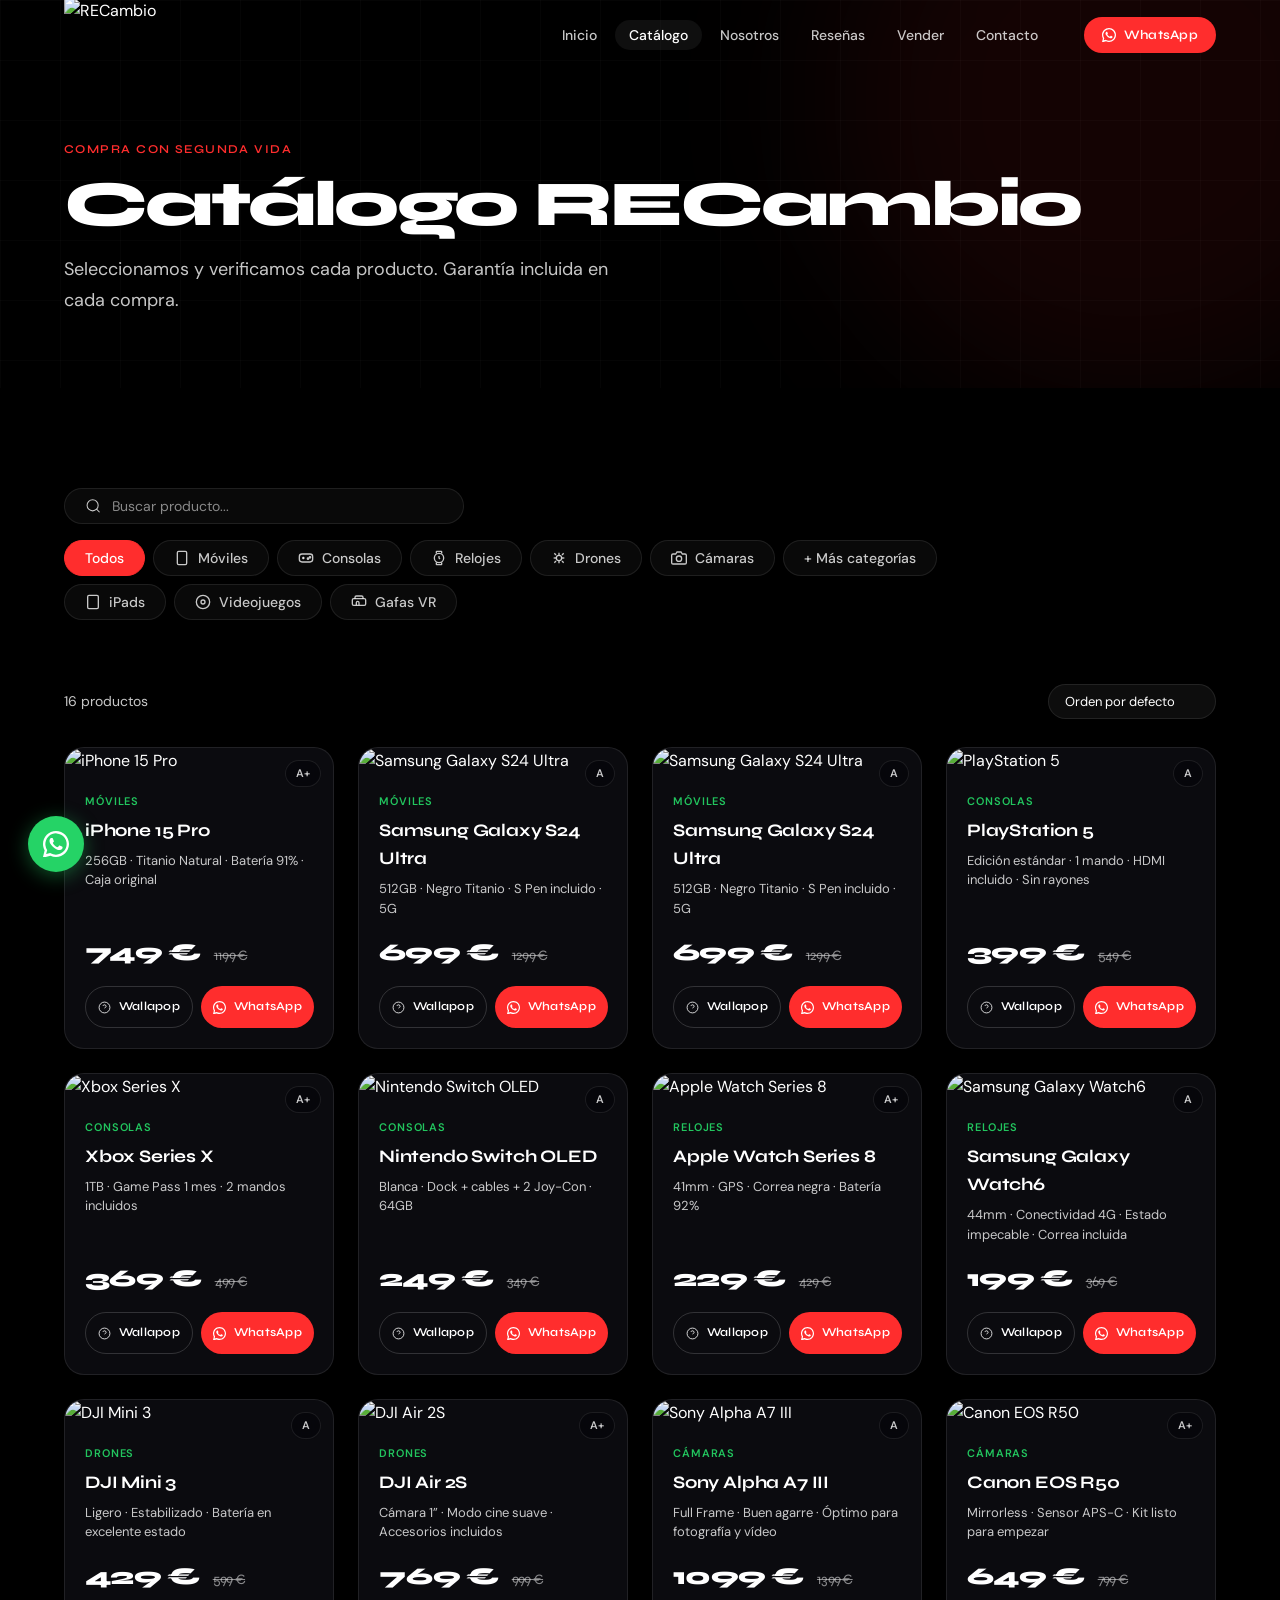
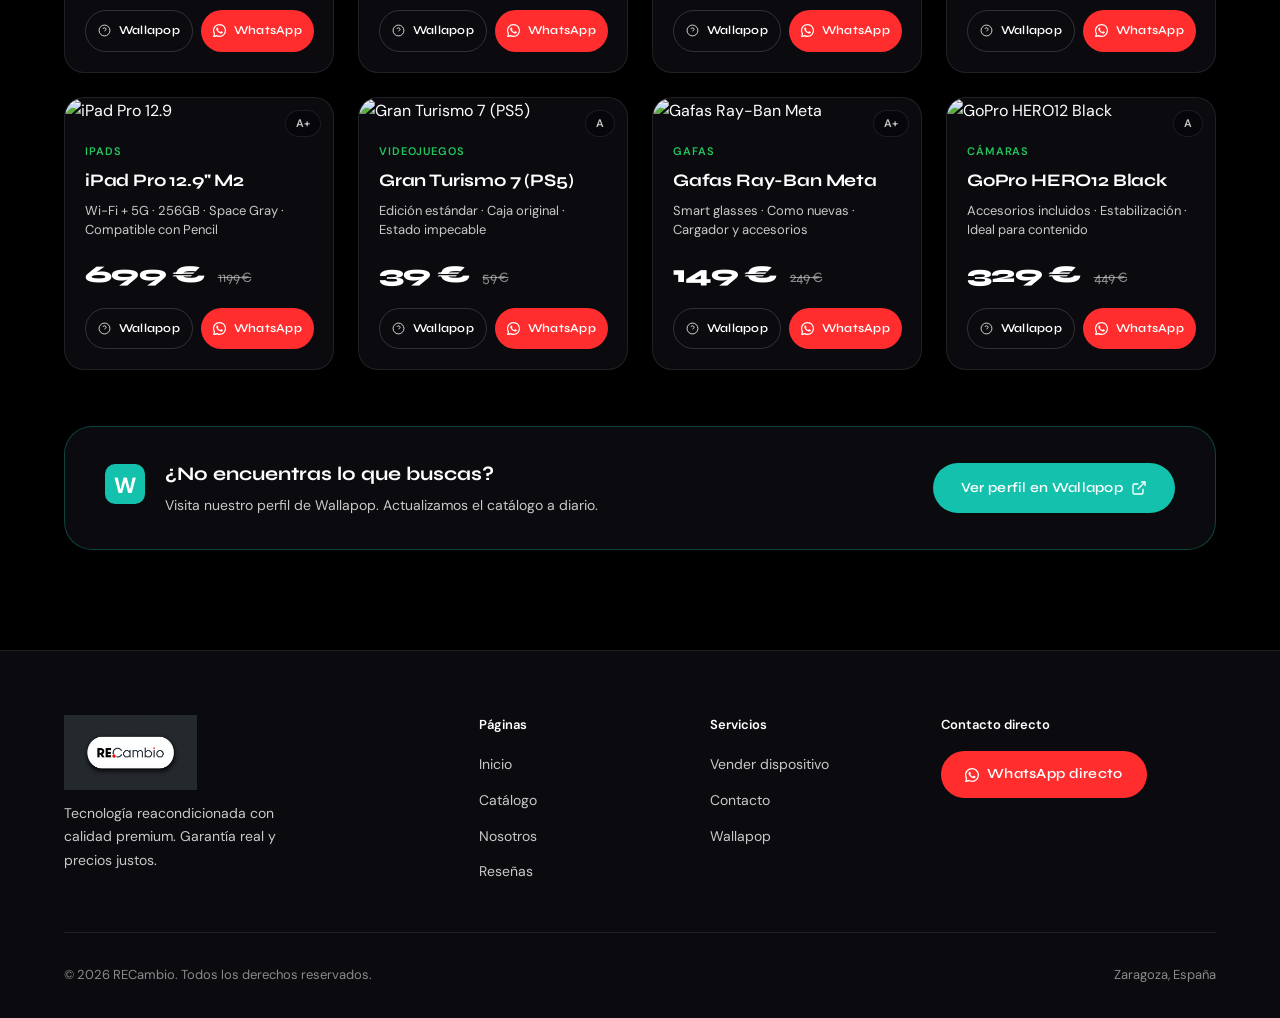
==== commit fd97234b: "Add files via upload" ====
--- a/catalogo.html
+++ b/catalogo.html
@@ -3,12 +3,19 @@
 <head>
   <meta charset="UTF-8" />
   <meta name="viewport" content="width=device-width, initial-scale=1.0" />
-  <meta name="description" content="Catálogo de smartphones, consolas y electrónica reacondicionada — NovaTech" />
-  <title>Catálogo — NovaTech</title>
+  <meta name="description" content="Catálogo RECambio: Móviles, consolas, relojes, drones y cámaras reacondicionados." />
+  <title>Catálogo — RECambio</title>
   <link rel="preconnect" href="https://fonts.googleapis.com">
   <link rel="preconnect" href="https://fonts.gstatic.com" crossorigin>
   <link href="https://fonts.googleapis.com/css2?family=Syne:wght@400;500;600;700;800&family=DM+Sans:opsz,wght@9..40,300;9..40,400;9..40,500&display=swap" rel="stylesheet">
   <link rel="stylesheet" href="style.css" />
+  <style>
+    /* Estilos extra sugeridos para adaptar los iconos y la imagen del hero */
+    .filter-btn { display: inline-flex; align-items: center; gap: 8px; }
+    .hero-image-container { margin-top: 2rem; border-radius: 12px; overflow: hidden; max-height: 300px; }
+    .hero-image-container img { width: 100%; height: auto; object-fit: cover; display: block; }
+    .empty-state-icon { margin-bottom: 16px; color: #888; display: flex; justify-content: center; }
+  </style>
 </head>
 <body>
 
@@ -16,24 +23,23 @@
 
   <main>
 
-    <!-- PAGE HEADER -->
     <section class="page-hero">
       <div class="blob blob-1"></div>
       <div class="grid-overlay"></div>
       <div class="container page-hero-inner">
-        <div class="section-label reveal">Disponible ahora</div>
-        <h1 class="page-title reveal reveal-delay-1">Catálogo de productos</h1>
+        <div class="section-label reveal">Compra con segunda vida</div>
+        <h1 class="page-title reveal reveal-delay-1">Catálogo RECambio</h1>
         <p class="page-sub reveal reveal-delay-2">
-          Todos nuestros dispositivos pasan por 30 puntos de verificación. Garantía incluida en cada compra.
+          Seleccionamos y verificamos cada producto. Garantía incluida en cada compra.
         </p>
+        
+       
       </div>
     </section>
 
-    <!-- CATALOG -->
     <section class="section catalog-page">
       <div class="container">
 
-        <!-- Search + filters -->
         <div class="catalog-toolbar reveal">
           <div class="search-box">
             <svg viewBox="0 0 24 24" fill="none" stroke="currentColor" stroke-width="1.5" width="18" height="18"><circle cx="11" cy="11" r="8"/><path d="m21 21-4.35-4.35"/></svg>
@@ -41,14 +47,55 @@
           </div>
           <div class="catalog-filters">
             <button class="filter-btn active" data-filter="all">Todos</button>
-            <button class="filter-btn" data-filter="movil">📱 Móviles</button>
-            <button class="filter-btn" data-filter="consola">🎮 Consolas</button>
-            <button class="filter-btn" data-filter="portatil">💻 Portátiles</button>
-            <button class="filter-btn" data-filter="accesorio">🎧 Accesorios</button>
-          </div>
-        </div>
-
-        <!-- Sort + count -->
+            
+            <button class="filter-btn" data-filter="movil">
+              <svg viewBox="0 0 24 24" fill="none" stroke="currentColor" stroke-width="2" width="16" height="16"><rect x="5" y="2" width="14" height="20" rx="2" ry="2"/><line x1="12" y1="18" x2="12.01" y2="18"/></svg>
+              Móviles
+            </button>
+            
+            <button class="filter-btn" data-filter="consola">
+              <svg viewBox="0 0 24 24" fill="none" stroke="currentColor" stroke-width="2" width="16" height="16"><rect x="2" y="6" width="20" height="12" rx="4"/><path d="M6 12h4"/><path d="M8 10v4"/><circle cx="15" cy="13" r="1"/><circle cx="18" cy="11" r="1"/></svg>
+              Consolas
+            </button>
+            
+            <button class="filter-btn" data-filter="reloj">
+              <svg viewBox="0 0 24 24" fill="none" stroke="currentColor" stroke-width="2" width="16" height="16"><circle cx="12" cy="12" r="7"/><polyline points="12 9 12 12 13.5 13.5"/><path d="M16 5.13V2.5a.5.5 0 0 0-.5-.5h-7a.5.5 0 0 0-.5.5v2.63"/><path d="M8 18.87V21.5a.5.5 0 0 0 .5.5h7a.5.5 0 0 0 .5-.5v-2.63"/></svg>
+              Relojes
+            </button>
+            
+            <button class="filter-btn" data-filter="drone">
+              <svg viewBox="0 0 24 24" fill="none" stroke="currentColor" stroke-width="2" width="16" height="16"><circle cx="12" cy="12" r="4"/><path d="M12 8V4"/><path d="M12 20v-4"/><path d="M8 12H4"/><path d="M20 12h-4"/><path d="M5 5l2.5 2.5"/><path d="M19 19l-2.5-2.5"/><path d="M19 5l-2.5 2.5"/><path d="M5 19l2.5-2.5"/></svg>
+              Drones
+            </button>
+            
+            <button class="filter-btn" data-filter="camara">
+              <svg viewBox="0 0 24 24" fill="none" stroke="currentColor" stroke-width="2" width="16" height="16"><path d="M23 19a2 2 0 0 1-2 2H3a2 2 0 0 1-2-2V8a2 2 0 0 1 2-2h4l2-3h6l2 3h4a2 2 0 0 1 2 2z"/><circle cx="12" cy="13" r="4"/></svg>
+              Cámaras
+            </button>
+
+            <button id="moreFiltersBtn" type="button" class="filter-more">
+              + Más categorías
+            </button>
+            
+            <div id="extraFilters" class="extra-filters" hidden>
+              <button class="filter-btn" data-filter="ipad">
+                <svg viewBox="0 0 24 24" fill="none" stroke="currentColor" stroke-width="2" width="16" height="16"><rect x="4" y="2" width="16" height="20" rx="2" ry="2"/><line x1="12" y1="18" x2="12.01" y2="18"/></svg>
+                iPads
+              </button>
+              
+              <button class="filter-btn" data-filter="videojuego">
+                <svg viewBox="0 0 24 24" fill="none" stroke="currentColor" stroke-width="2" width="16" height="16"><circle cx="12" cy="12" r="10"/><circle cx="12" cy="12" r="3"/></svg>
+                Videojuegos
+              </button>
+              
+              <button class="filter-btn" data-filter="gafas">
+                <svg viewBox="0 0 24 24" fill="none" stroke="currentColor" stroke-width="2" width="16" height="16"><rect x="2" y="7" width="20" height="10" rx="2"/><path d="M12 17v-4a2 2 0 0 0-4 0v4"/><path d="M6 7V5a2 2 0 0 1 2-2h8a2 2 0 0 1 2 2v2"/></svg>
+                Gafas VR
+              </button>
+            </div>
+          </div>
+        </div>
+
         <div class="catalog-meta">
           <span id="productCount" class="product-count">Cargando...</span>
           <select id="sortSelect" class="sort-select">
@@ -59,17 +106,16 @@
           </select>
         </div>
 
-        <!-- Grid -->
         <div class="product-grid" id="productGrid"></div>
 
-        <!-- Empty state -->
         <div class="empty-state" id="emptyState" style="display:none">
-          <div style="font-size:3rem;margin-bottom:16px">🔍</div>
+          <div class="empty-state-icon">
+            <svg viewBox="0 0 24 24" fill="none" stroke="currentColor" stroke-width="1.5" width="48" height="48"><circle cx="11" cy="11" r="8"/><line x1="21" y1="21" x2="16.65" y2="16.65"/></svg>
+          </div>
           <h3>Sin resultados</h3>
           <p>Prueba con otra búsqueda o categoría.</p>
         </div>
 
-        <!-- Wallapop banner -->
         <div class="wallapop-banner reveal">
           <div class="wbanner-left">
             <div class="wbanner-logo">
@@ -102,10 +148,21 @@
     const searchInput = document.getElementById('searchInput');
     const sortSelect  = document.getElementById('sortSelect');
     const filterBtns  = document.querySelectorAll('.filter-btn');
+    const moreBtn      = document.getElementById('moreFiltersBtn');
+    const extraFilters = document.getElementById('extraFilters');
 
     let activeFilter = 'all';
     let searchTerm   = '';
     let sortMode     = 'default';
+
+    // Toggle "categorías opcionales" para no sobrecargar
+    if (moreBtn && extraFilters) {
+      moreBtn.addEventListener('click', () => {
+        const isHidden = extraFilters.hasAttribute('hidden');
+        extraFilters.toggleAttribute('hidden', !isHidden);
+        moreBtn.textContent = isHidden ? '- Menos categorías' : '+ Más categorías';
+      });
+    }
 
     // Read URL param (from category links on homepage)
     const urlCat = new URLSearchParams(location.search).get('cat');
@@ -114,6 +171,11 @@
       filterBtns.forEach(b => {
         b.classList.toggle('active', b.dataset.filter === urlCat);
       });
+      const optionalCats = ['ipad', 'videojuego', 'gafas'];
+      if (optionalCats.includes(urlCat) && extraFilters && extraFilters.hasAttribute('hidden')) {
+        extraFilters.toggleAttribute('hidden', false);
+        if (moreBtn) moreBtn.textContent = '- Menos categorías';
+      }
     }
 
     function getFiltered() {
@@ -168,4 +230,4 @@
   });
   </script>
 </body>
-</html>
+</html>
--- a/style.css
+++ b/style.css
@@ -1,27 +1,32 @@
 /* ================================================================
-   NovaTech — Premium Tech Store
+   RECambio — Reacondiciona con estilo
    CSS: Minimalist dark-premium with blue accents
    Font: Syne (display) + DM Sans (body)
 ================================================================ */
 
 /* ---- CSS Variables ---- */
 :root {
-  --bg: #06060a;
-  --bg-2: #0d0d14;
-  --bg-3: #111119;
-  --surface: rgba(255,255,255,0.03);
+  --bg: #000000;
+  --bg-2: #0b0b0f;
+  --bg-3: #111118;
+  --surface: rgba(255,255,255,0.035);
   --surface-hover: rgba(255,255,255,0.06);
-  --border: rgba(255,255,255,0.08);
+  --border: rgba(255,255,255,0.09);
   --border-hover: rgba(255,255,255,0.16);
 
-  --blue: #3b82f6;
-  --blue-light: #60a5fa;
-  --blue-dark: #1d4ed8;
-  --blue-glow: rgba(59,130,246,0.25);
-
-  --text: #f0f0f5;
-  --text-2: #9898aa;
-  --text-3: #5a5a6e;
+  --blue: #ff2d2d;
+  --blue-light: #ff5a5a;
+  --blue-dark: #d81818;
+  --blue-glow: rgba(255,45,45,0.28);
+
+  /* Acento secundario (eco/recycle) */
+  --green: #22c55e;
+  --green-light: #34d399;
+  --green-glow: rgba(34,197,94,0.25);
+
+  --text: #ffffff;
+  --text-2: rgba(255,255,255,0.78);
+  --text-3: rgba(255,255,255,0.52);
 
   --font-display: 'Syne', sans-serif;
   --font-body: 'DM Sans', sans-serif;
@@ -240,14 +245,14 @@
   gap: 32px;
 }
 .nav-logo {
-  font-family: var(--font-display);
-  font-size: 1.35rem;
-  font-weight: 800;
-  letter-spacing: -0.02em;
-  color: var(--text);
+  display: inline-flex;
+  align-items: center;
   flex-shrink: 0;
 }
-.nav-logo span { color: var(--blue); }
+.nav-logo-img {
+  height: 75px;
+  width: auto;
+}
 
 .nav-links {
   display: flex;
@@ -368,10 +373,10 @@
   pointer-events: none;
   z-index: 0;
 }
-.blob-1 { width: 600px; height: 600px; background: rgba(59,130,246,0.08); top: -200px; right: -150px; }
-.blob-2 { width: 400px; height: 400px; background: rgba(99,102,241,0.06); bottom: 0; left: -100px; }
-.blob-3 { width: 500px; height: 500px; background: rgba(59,130,246,0.07); top: 50%; right: -200px; transform: translateY(-50%); }
-.blob-4 { width: 450px; height: 450px; background: rgba(99,102,241,0.07); bottom: -100px; left: -100px; }
+.blob-1 { width: 600px; height: 600px; background: rgba(255,45,45,0.08); top: -200px; right: -150px; }
+.blob-2 { width: 400px; height: 400px; background: rgba(34,197,94,0.06); bottom: 0; left: -100px; }
+.blob-3 { width: 500px; height: 500px; background: rgba(255,45,45,0.07); top: 50%; right: -200px; transform: translateY(-50%); }
+.blob-4 { width: 450px; height: 450px; background: rgba(34,197,94,0.07); bottom: -100px; left: -100px; }
 
 .grid-overlay {
   position: absolute;
@@ -434,7 +439,7 @@
 }
 .hero-title em {
   font-style: normal;
-  background: linear-gradient(135deg, var(--blue) 0%, #818cf8 100%);
+  background: linear-gradient(135deg, var(--blue) 0%, var(--red-light) 100%);
   -webkit-background-clip: text;
   -webkit-text-fill-color: transparent;
   background-clip: text;
@@ -497,6 +502,12 @@
 
 /* ---- Phone Mockup ---- */
 .hero-visual { display: flex; justify-content: center; align-items: center; }
+.hero-visual-img {
+  width: min(560px, 100%);
+  height: auto;
+  border-radius: var(--radius-xl);
+  box-shadow: 0 40px 90px rgba(0,0,0,0.55);
+}
 .phone-mockup {
   position: relative;
   width: 280px;
@@ -562,8 +573,8 @@
   letter-spacing: -0.04em;
 }
 .ps-badge {
-  background: rgba(59,130,246,0.15);
-  border: 1px solid rgba(59,130,246,0.3);
+  background: rgba(255,45,45,0.14);
+  border: 1px solid rgba(255,45,45,0.34);
   color: var(--blue-light);
   font-size: 11px;
   padding: 4px 10px;
@@ -616,7 +627,7 @@
 .categories { background: var(--bg-2); }
 .cat-grid {
   display: grid;
-  grid-template-columns: repeat(4, 1fr);
+  grid-template-columns: repeat(auto-fit, minmax(220px, 1fr));
   gap: 20px;
   margin-top: 48px;
 }
@@ -626,7 +637,7 @@
   border-radius: var(--radius-lg);
   padding: 28px 24px;
   transition: all var(--transition);
-  cursor: default;
+  cursor: pointer;
 }
 .cat-card:hover {
   border-color: var(--blue);
@@ -634,7 +645,20 @@
   transform: translateY(-4px);
   box-shadow: 0 16px 48px rgba(0,0,0,0.3), 0 0 0 1px var(--blue-glow);
 }
-.cat-icon { font-size: 2.5rem; margin-bottom: 16px; }
+.cat-icon {
+  width: 52px; height: 52px;
+  background: rgba(255,45,45,0.1);
+  border: 1px solid rgba(255,45,45,0.2);
+  border-radius: var(--radius);
+  display: flex; align-items: center; justify-content: center;
+  color: var(--blue);
+  margin-bottom: 16px;
+  transition: all var(--transition);
+}
+.cat-card:hover .cat-icon {
+  background: rgba(255,45,45,0.18);
+  border-color: rgba(255,45,45,0.4);
+}
 .cat-card h3 {
   font-family: var(--font-display);
   font-size: 1.1rem;
@@ -676,6 +700,28 @@
   color: #fff;
 }
 
+.filter-more {
+  padding: 8px 20px;
+  border-radius: 100px;
+  font-size: 14px;
+  font-weight: 500;
+  background: var(--surface);
+  border: 1px solid var(--border);
+  color: var(--text-2);
+  transition: all var(--transition);
+}
+.filter-more:hover {
+  border-color: var(--blue);
+  color: var(--text);
+  background: var(--surface-hover);
+}
+
+.extra-filters {
+  display: flex;
+  gap: 8px;
+  flex-wrap: wrap;
+}
+
 /* Product grid */
 .product-grid {
   display: grid;
@@ -693,7 +739,7 @@
   flex-direction: column;
 }
 .product-card:hover {
-  border-color: rgba(59,130,246,0.4);
+  border-color: rgba(255,45,45,0.35);
   transform: translateY(-6px);
   box-shadow: 0 24px 60px rgba(0,0,0,0.4);
 }
@@ -734,7 +780,7 @@
 }
 .product-cat {
   font-size: 11px;
-  color: var(--blue);
+  color: var(--green);
   font-weight: 600;
   letter-spacing: 0.08em;
   text-transform: uppercase;
@@ -826,7 +872,16 @@
   align-items: flex-start;
   gap: 12px;
 }
-.value-icon { font-size: 1.3rem; margin-top: 2px; flex-shrink: 0; }
+.value-icon {
+  width: 36px; height: 36px;
+  background: rgba(255,45,45,0.1);
+  border: 1px solid rgba(255,45,45,0.2);
+  border-radius: 8px;
+  display: flex; align-items: center; justify-content: center;
+  color: var(--blue);
+  flex-shrink: 0;
+  margin-top: 2px;
+}
 .value-item strong {
   display: block;
   font-weight: 600;
@@ -900,7 +955,7 @@
   color: var(--text);
   line-height: 1;
 }
-.stars { font-size: 1.4rem; color: #f59e0b; margin-bottom: 4px; }
+.stars { font-size: 1.4rem; color: var(--red); margin-bottom: 4px; }
 .rating-count { font-size: 14px; color: var(--text-2); }
 
 .reviews-grid {
@@ -919,7 +974,7 @@
   border-color: var(--border-hover);
   transform: translateY(-3px);
 }
-.review-stars { color: #f59e0b; font-size: 1rem; margin-bottom: 12px; }
+.review-stars { color: var(--red); font-size: 1rem; margin-bottom: 12px; }
 .review-text {
   font-size: 14px;
   color: var(--text-2);
@@ -1099,7 +1154,7 @@
   gap: 48px;
   margin-bottom: 48px;
 }
-.footer-brand .nav-logo { display: block; margin-bottom: 12px; }
+.footer-brand .nav-logo { display: flex; align-items: center; margin-bottom: 12px; }
 .footer-brand p { font-size: 14px; color: var(--text-2); line-height: 1.7; max-width: 240px; }
 .footer-links strong { display: block; font-size: 13px; font-weight: 600; color: var(--text); margin-bottom: 16px; }
 .footer-links ul { display: flex; flex-direction: column; gap: 10px; }
@@ -1198,6 +1253,7 @@
   .phone-mockup { width: 200px; }
   .phone-frame { width: 180px; height: 370px; }
   .card-1, .card-2 { display: none; }
+  .hero-visual-img { max-width: 420px; }
   .sell-form, .contact-form { padding: 24px; }
 }
 
@@ -1245,7 +1301,7 @@
 }
 .trust-grid {
   display: grid;
-  grid-template-columns: repeat(4, 1fr);
+  grid-template-columns: repeat(3, 1fr);
   gap: 24px;
 }
 .trust-item {
@@ -1253,7 +1309,15 @@
   align-items: center;
   gap: 14px;
 }
-.trust-icon { font-size: 1.8rem; flex-shrink: 0; }
+.trust-icon {
+  width: 44px; height: 44px;
+  background: rgba(255,45,45,0.1);
+  border: 1px solid rgba(255,45,45,0.2);
+  border-radius: var(--radius);
+  display: flex; align-items: center; justify-content: center;
+  color: var(--blue);
+  flex-shrink: 0;
+}
 .trust-item strong { display: block; font-size: 14px; font-weight: 600; margin-bottom: 2px; }
 .trust-item span { font-size: 12px; color: var(--text-2); }
 
@@ -1344,8 +1408,16 @@
   padding: 28px 24px;
   transition: all var(--transition);
 }
-.value-card:hover { border-color: rgba(59,130,246,0.4); transform: translateY(-4px); }
-.vc-icon { font-size: 2rem; margin-bottom: 14px; }
+.value-card:hover { border-color: rgba(255,45,45,0.35); transform: translateY(-4px); }
+.vc-icon {
+  width: 48px; height: 48px;
+  background: rgba(255,45,45,0.1);
+  border: 1px solid rgba(255,45,45,0.2);
+  border-radius: var(--radius);
+  display: flex; align-items: center; justify-content: center;
+  color: var(--blue);
+  margin-bottom: 14px;
+}
 .value-card h3 { font-family: var(--font-display); font-size: 1rem; font-weight: 700; margin-bottom: 8px; }
 .value-card p { font-size: 14px; color: var(--text-2); line-height: 1.6; }
 
@@ -1405,9 +1477,9 @@
   font-weight: 800;
   margin: 0 auto 16px;
 }
-.grade-a-plus { background: rgba(59,130,246,0.15); color: #60a5fa; border: 2px solid #3b82f6; }
-.grade-a      { background: rgba(99,102,241,0.15); color: #818cf8; border: 2px solid #6366f1; }
-.grade-b      { background: rgba(245,158,11,0.15); color: #fbbf24; border: 2px solid #f59e0b; }
+.grade-a-plus { background: rgba(34,197,94,0.14); color: var(--green); border: 2px solid var(--green); }
+.grade-a      { background: rgba(255,45,45,0.12); color: var(--red-light); border: 2px solid var(--red); }
+.grade-b      { background: rgba(255,255,255,0.05); color: var(--text-2); border: 2px solid var(--border); }
 .grade-card h3 { font-family: var(--font-display); font-size: 1rem; font-weight: 700; margin-bottom: 8px; }
 .grade-card p  { font-size: 13px; color: var(--text-2); line-height: 1.6; }
 
@@ -1433,13 +1505,13 @@
   color: var(--text);
   line-height: 1;
 }
-.rating-stars-big { font-size: 1.4rem; color: #f59e0b; margin: 4px 0; }
+.rating-stars-big { font-size: 1.4rem; color: var(--red); margin: 4px 0; }
 .rating-total { font-size: 13px; color: var(--text-3); }
 
 .rs-bars { display: flex; flex-direction: column; gap: 10px; }
 .rbar-row { display: flex; align-items: center; gap: 10px; font-size: 13px; color: var(--text-2); }
 .rbar { flex: 1; height: 6px; background: var(--border); border-radius: 10px; overflow: hidden; }
-.rbar-fill { height: 100%; background: #f59e0b; border-radius: 10px; }
+.rbar-fill { height: 100%; background: var(--red); border-radius: 10px; }
 .rbar-row > span:last-child { min-width: 32px; text-align: right; }
 
 .rs-right {}
@@ -1500,7 +1572,15 @@
   letter-spacing: 0.04em;
   margin-bottom: 10px;
 }
-.hs-icon { font-size: 2rem; margin-bottom: 12px; }
+.hs-icon {
+  width: 52px; height: 52px;
+  background: rgba(255,45,45,0.1);
+  border: 1px solid rgba(255,45,45,0.2);
+  border-radius: var(--radius);
+  display: flex; align-items: center; justify-content: center;
+  color: var(--blue);
+  margin: 0 auto 12px;
+}
 .how-step h3 { font-family: var(--font-display); font-size: 1rem; font-weight: 700; margin-bottom: 8px; }
 .how-step p  { font-size: 13px; color: var(--text-2); line-height: 1.6; }
 .how-arrow { font-size: 1.4rem; color: var(--blue); padding-top: 48px; flex-shrink: 0; }
@@ -1518,7 +1598,15 @@
 }
 .ti-card h3 { font-family: var(--font-display); font-size: 1rem; font-weight: 700; margin-bottom: 14px; }
 .buy-list, .tip-list { display: flex; flex-direction: column; gap: 10px; }
-.buy-list li, .tip-list li { font-size: 13px; color: var(--text-2); display: flex; gap: 10px; align-items: baseline; }
+.buy-list li, .tip-list li { font-size: 13px; color: var(--text-2); display: flex; gap: 10px; align-items: center; }
+.buy-icon, .tip-icon {
+  width: 26px; height: 26px;
+  background: rgba(255,45,45,0.1);
+  border-radius: 6px;
+  display: flex; align-items: center; justify-content: center;
+  color: var(--blue);
+  flex-shrink: 0;
+}
 
 .file-drop.dragging { border-color: var(--blue); background: var(--blue-glow); }
 
@@ -1675,4 +1763,4 @@
   .rating-summary { padding: 24px; gap: 24px; }
   .contact-grid   { grid-template-columns: 1fr; }
   .sell-cta-inner { padding: 32px 24px; }
-}
+}
